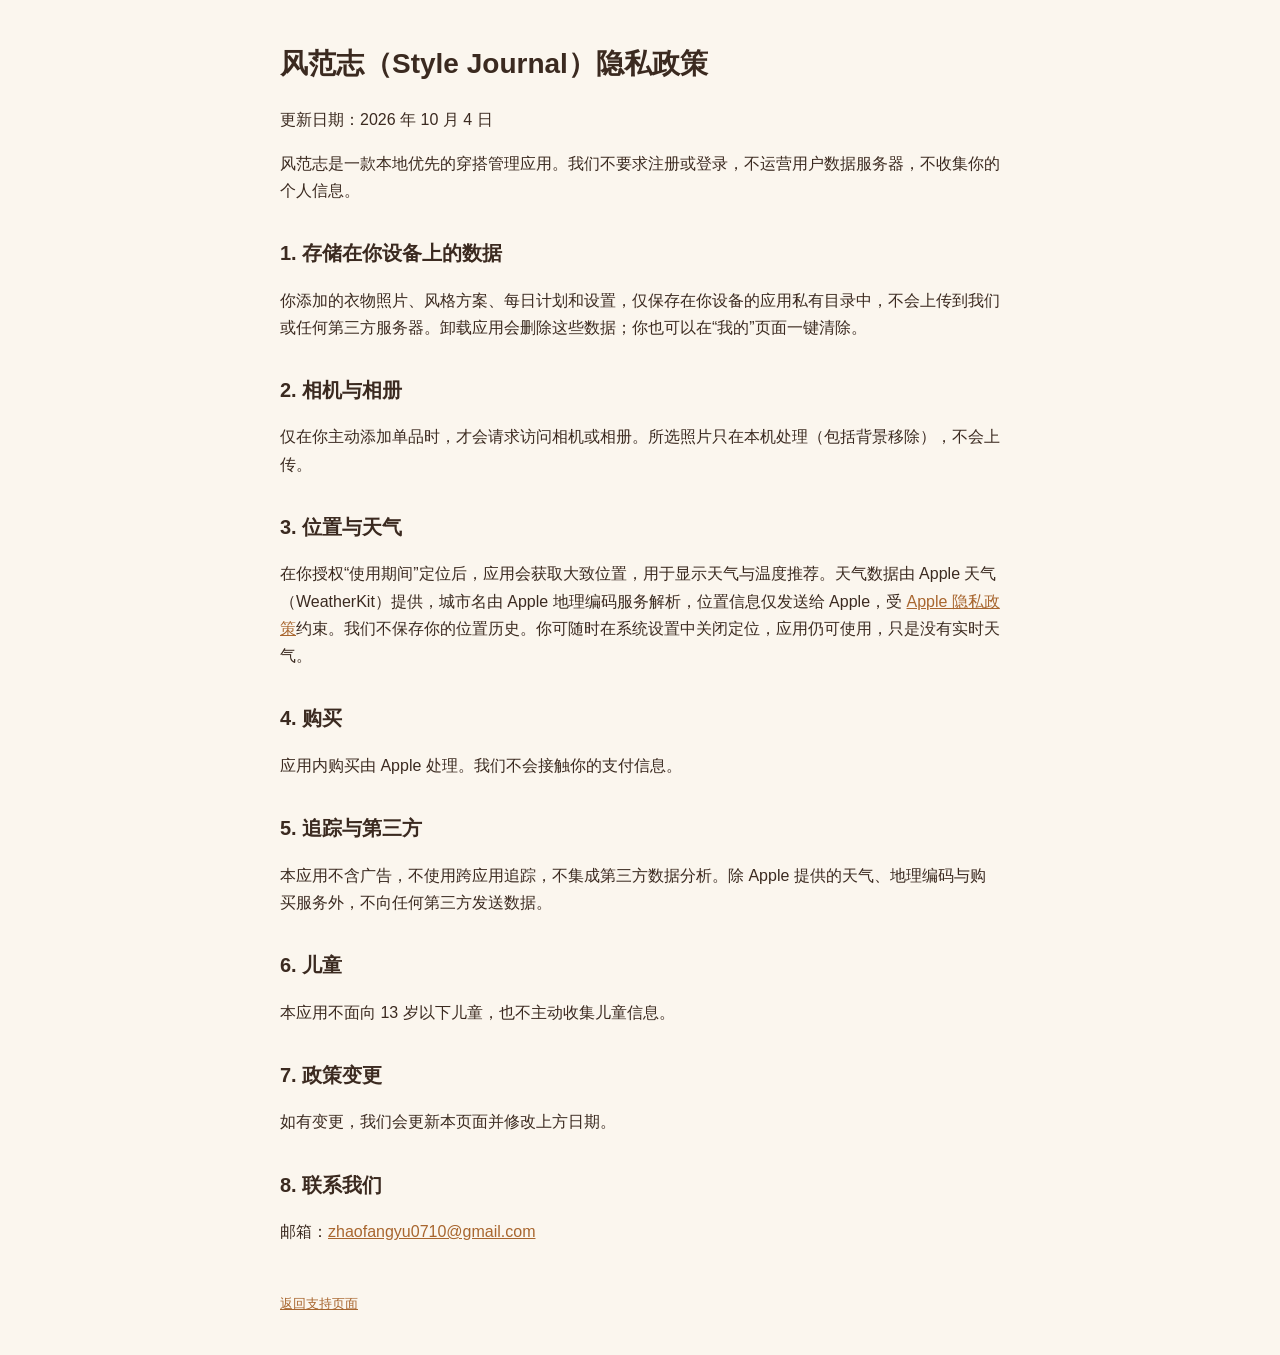
==== privacy.html @ c5e943e2 "Add files via upload 隐私政策" ====
<!DOCTYPE html>
<html lang="zh-CN"><head><meta charset="utf-8">
<meta name="viewport" content="width=device-width,initial-scale=1">
<title>风范志 隐私政策</title><link rel="stylesheet" href="style.css"></head><body>
<h1>风范志（Style Journal）隐私政策</h1>
<p>更新日期：2026 年 10 月 4 日</p>
<p>风范志是一款本地优先的穿搭管理应用。我们不要求注册或登录，不运营用户数据服务器，不收集你的个人信息。</p>

<h2>1. 存储在你设备上的数据</h2>
<p>你添加的衣物照片、风格方案、每日计划和设置，仅保存在你设备的应用私有目录中，不会上传到我们或任何第三方服务器。卸载应用会删除这些数据；你也可以在“我的”页面一键清除。</p>

<h2>2. 相机与相册</h2>
<p>仅在你主动添加单品时，才会请求访问相机或相册。所选照片只在本机处理（包括背景移除），不会上传。</p>

<h2>3. 位置与天气</h2>
<p>在你授权“使用期间”定位后，应用会获取大致位置，用于显示天气与温度推荐。天气数据由 Apple 天气（WeatherKit）提供，城市名由 Apple 地理编码服务解析，位置信息仅发送给 Apple，受 <a href="https://www.apple.com/legal/privacy/">Apple 隐私政策</a>约束。我们不保存你的位置历史。你可随时在系统设置中关闭定位，应用仍可使用，只是没有实时天气。</p>

<h2>4. 购买</h2>
<p>应用内购买由 Apple 处理。我们不会接触你的支付信息。</p>

<h2>5. 追踪与第三方</h2>
<p>本应用不含广告，不使用跨应用追踪，不集成第三方数据分析。除 Apple 提供的天气、地理编码与购买服务外，不向任何第三方发送数据。</p>

<h2>6. 儿童</h2>
<p>本应用不面向 13 岁以下儿童，也不主动收集儿童信息。</p>

<h2>7. 政策变更</h2>
<p>如有变更，我们会更新本页面并修改上方日期。</p>

<h2>8. 联系我们</h2>
<p>邮箱：<a href="mailto:zhaofangyu0710@gmail.com">zhaofangyu0710@gmail.com</a></p>
<footer><a href="index.html">返回支持页面</a></footer>
</body></html>
---- style.css ----
body{max-width:720px;margin:40px auto;padding:0 20px;font-family:-apple-system,"PingFang SC",sans-serif;line-height:1.7;color:#3b2a20;background:#fbf6ee}
h1{font-size:28px}h2{font-size:20px;margin-top:32px}a{color:#a8662f}
footer{margin-top:48px;font-size:13px;color:#8a7767}
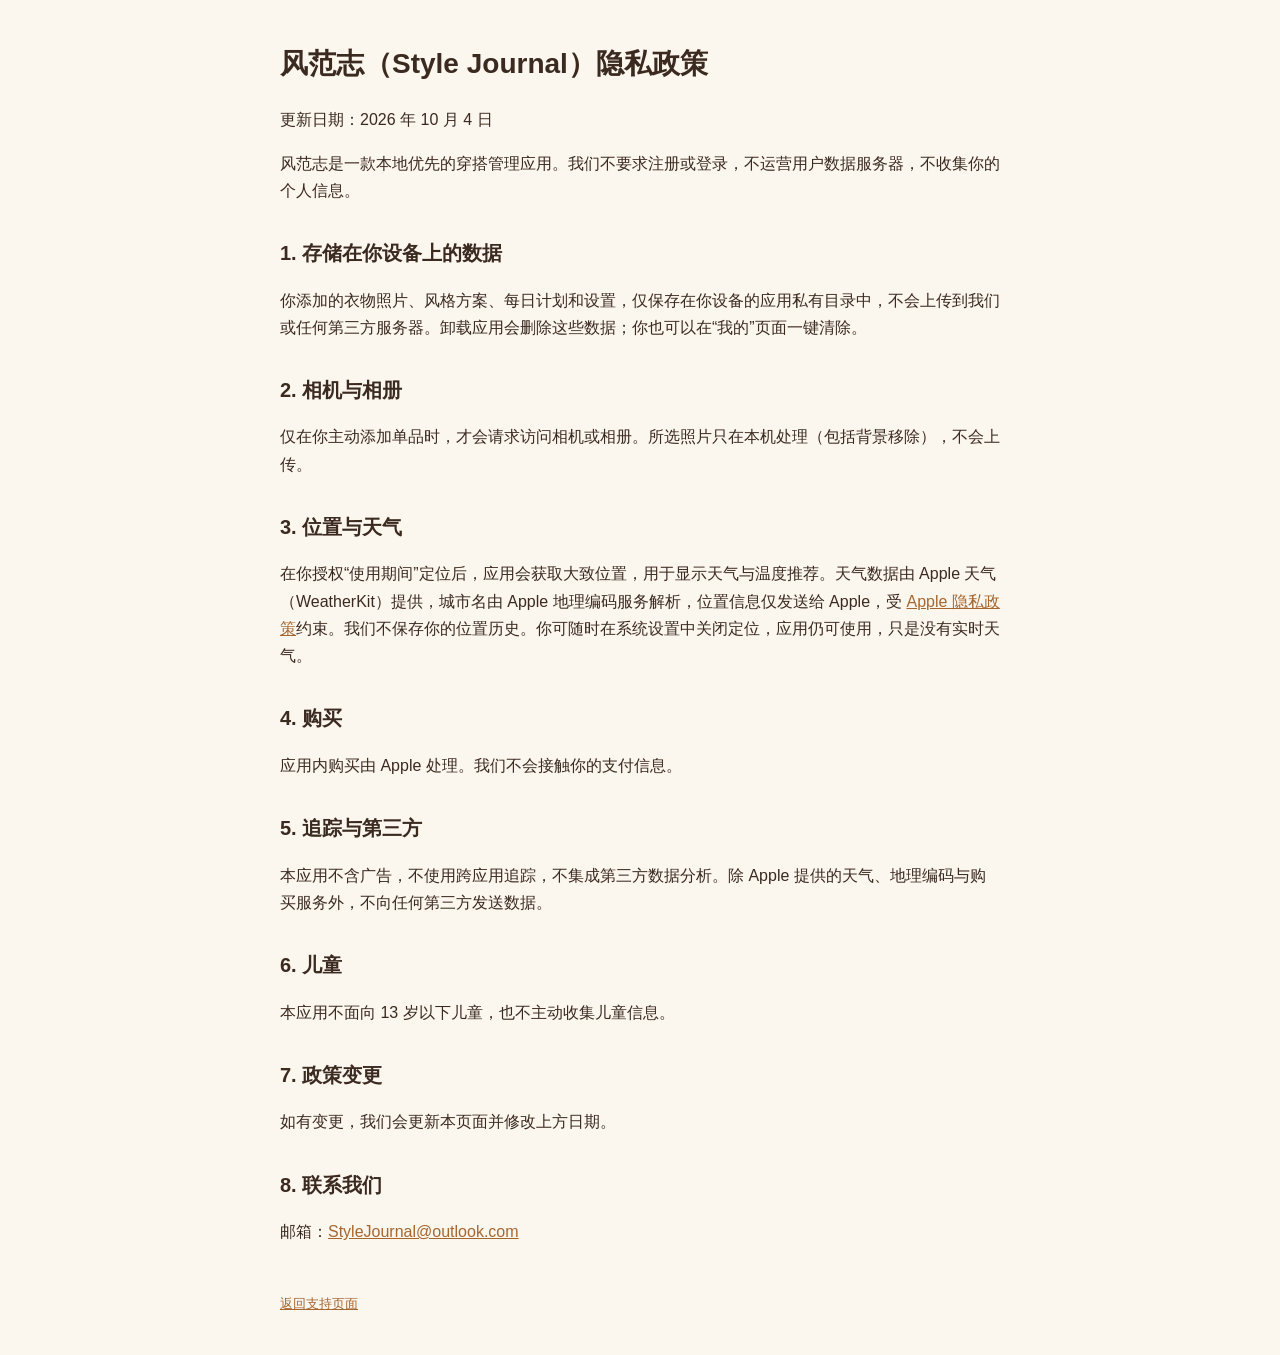
==== commit fafd869e: "修改隐私政策里的支持邮箱" ====
--- a/privacy.html
+++ b/privacy.html
@@ -28,6 +28,6 @@
 <p>如有变更，我们会更新本页面并修改上方日期。</p>
 
 <h2>8. 联系我们</h2>
-<p>邮箱：<a href="mailto:zhaofangyu0710@gmail.com">zhaofangyu0710@gmail.com</a></p>
+<p>邮箱：<a href="mailto:StyleJournal@outlook.com">StyleJournal@outlook.com</a></p>
 <footer><a href="index.html">返回支持页面</a></footer>
 </body></html>
